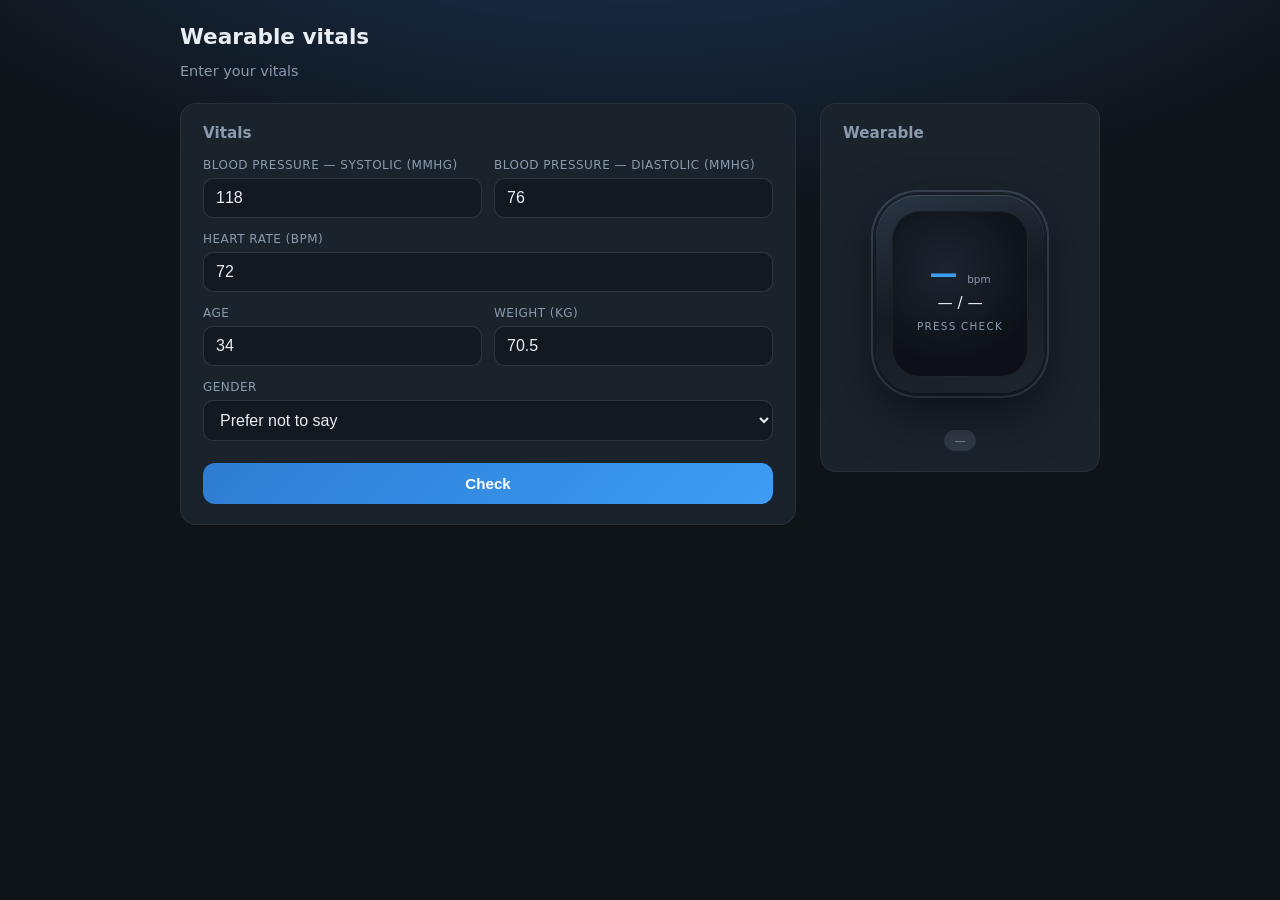
==== wearable/index.html @ c417fa3e "feat: Added user input screen for wearable assignment into folder wearables" ====
<!DOCTYPE html>
<html lang="en">
<head>
  <meta charset="UTF-8">
  <meta name="viewport" content="width=device-width, initial-scale=1.0">
  <title>Wearable vitals</title>
  <style>
    :root {
      --bg: #0f1419;
      --card: #1a222c;
      --text: #e8eef4;
      --muted: #8b9aad;
      --accent: #3d9cf5;
      --danger: #f55353;
      --warn: #f5a623;
      --ok: #3ecf8e;
    }
    * { box-sizing: border-box; }
    body {
      margin: 0;
      min-height: 100vh;
      font-family: system-ui, -apple-system, Segoe UI, Roboto, sans-serif;
      background: radial-gradient(ellipse 120% 80% at 50% -20%, #1e3a5f 0%, var(--bg) 55%);
      color: var(--text);
      padding: 24px 16px 48px;
    }
    .wrap { max-width: 920px; margin: 0 auto; }
    h1 { font-size: 1.35rem; font-weight: 600; margin: 0 0 8px; }
    .sub { color: var(--muted); font-size: 0.9rem; margin-bottom: 24px; }
    .grid {
      display: grid;
      grid-template-columns: 1fr 280px;
      gap: 24px;
      align-items: start;
    }
    @media (max-width: 720px) {
      .grid { grid-template-columns: 1fr; }
    }
    .card {
      background: var(--card);
      border-radius: 16px;
      padding: 20px 22px;
      border: 1px solid rgba(255,255,255,0.06);
    }
    .card h2 { font-size: 0.95rem; margin: 0 0 16px; color: var(--muted); font-weight: 600; }
    label { display: block; font-size: 0.75rem; color: var(--muted); margin-bottom: 6px; text-transform: uppercase; letter-spacing: 0.04em; }
    input, select {
      width: 100%;
      padding: 10px 12px;
      border-radius: 10px;
      border: 1px solid rgba(255,255,255,0.12);
      background: rgba(0,0,0,0.25);
      color: var(--text);
      font-size: 1rem;
      margin-bottom: 14px;
    }
    input:focus, select:focus { outline: 2px solid var(--accent); outline-offset: 2px; }
    .row2 { display: grid; grid-template-columns: 1fr 1fr; gap: 12px; }
    .btn {
      display: inline-flex;
      align-items: center;
      justify-content: center;
      gap: 8px;
      padding: 12px 20px;
      border-radius: 12px;
      border: none;
      font-weight: 600;
      font-size: 0.95rem;
      cursor: pointer;
      width: 100%;
      margin-top: 8px;
    }
    .btn-primary { background: linear-gradient(135deg, #2d7dd2, var(--accent)); color: #fff; }
    .btn-primary:disabled { opacity: 0.5; cursor: not-allowed; }
    .alert {
      display: none;
      margin-top: 16px;
      padding: 14px 16px;
      border-radius: 12px;
      font-size: 0.9rem;
      line-height: 1.45;
      border: 1px solid rgba(245,83,83,0.45);
      background: rgba(245,83,83,0.12);
      color: #ffb4b4;
    }
    .alert.show { display: block; }
    .alert.warn {
      border-color: rgba(245,166,35,0.5);
      background: rgba(245,166,35,0.12);
      color: #ffe4a8;
    }
    .alert.ok {
      border-color: rgba(62,207,142,0.45);
      background: rgba(62,207,142,0.1);
      color: #b8f5d4;
    }
    .alert.hint {
      display: block;
      border-color: rgba(255,255,255,0.12);
      background: rgba(0,0,0,0.2);
      color: var(--muted);
    }

    .watch-col { display: flex; flex-direction: column; align-items: center; gap: 16px; }
    .watch-wrap {
      position: relative;
      width: 200px;
      height: 240px;
      display: flex;
      align-items: center;
      justify-content: center;
    }
    .watch {
      width: 168px;
      height: 198px;
      border-radius: 42px;
      background: linear-gradient(160deg, #2a3544 0%, #151b24 50%, #1e2630 100%);
      box-shadow:
        inset 0 1px 0 rgba(255,255,255,0.12),
        0 20px 50px rgba(0,0,0,0.5),
        0 0 0 3px #1a222c,
        0 0 0 5px #3a4555;
      display: flex;
      flex-direction: column;
      align-items: center;
      justify-content: center;
      padding: 16px;
      transition: transform 0.15s ease;
    }
    .watch.vibrate {
      animation: vibrate 0.12s ease-in-out infinite;
    }
    @keyframes vibrate {
      0%, 100% { transform: translate(0, 0) rotate(0deg); }
      20% { transform: translate(-2px, 1px) rotate(-0.8deg); }
      40% { transform: translate(2px, -1px) rotate(0.8deg); }
      60% { transform: translate(-1px, -2px) rotate(-0.5deg); }
      80% { transform: translate(1px, 2px) rotate(0.5deg); }
    }
    .watch-face {
      width: 100%;
      flex: 1;
      border-radius: 28px;
      background: radial-gradient(circle at 40% 35%, #1c2430 0%, #0d1117 70%);
      border: 1px solid rgba(255,255,255,0.06);
      display: flex;
      flex-direction: column;
      align-items: center;
      justify-content: center;
      gap: 4px;
      font-variant-numeric: tabular-nums;
    }
    .watch-bpm { font-size: 1.75rem; font-weight: 700; color: var(--accent); }
    .watch-bpm span { font-size: 0.65rem; font-weight: 500; color: var(--muted); }
    .watch-bp { font-size: 0.95rem; color: var(--text); }
    .watch-status {
      font-size: 0.65rem;
      text-transform: uppercase;
      letter-spacing: 0.12em;
      color: var(--muted);
      margin-top: 4px;
    }
    .watch-status.ok { color: var(--ok); }
    .watch-status.alert { color: var(--danger); }
    .strap {
      position: absolute;
      width: 52px;
      height: 100px;
      background: linear-gradient(90deg, #252d38, #1a222c);
      border-radius: 8px;
      left: 50%;
      transform: translateX(-50%);
      z-index: -1;
    }
    .strap.top { top: 0; height: 32px; border-radius: 8px 8px 0 0; }
    .strap.bottom { bottom: 0; height: 32px; border-radius: 0 0 8px 8px; }
    .legend {
      display: none;
      font-size: 0.8rem;
      color: #ffc9c9;
      text-align: center;
      max-width: 240px;
      line-height: 1.45;
      margin: 0;
      padding: 10px 12px;
      border-radius: 10px;
      background: rgba(245,83,83,0.15);
      border: 1px solid rgba(245,83,83,0.35);
    }
    .legend.show { display: block; }
    .status-pill {
      font-size: 0.7rem;
      padding: 4px 10px;
      border-radius: 999px;
      background: rgba(139,154,173,0.2);
      color: var(--muted);
    }
    .status-pill.ok { background: rgba(62,207,142,0.2); color: var(--ok); }
    .status-pill.bad { background: rgba(245,83,83,0.2); color: #ff8a8a; }
  </style>
</head>
<body>
  <div class="wrap">
    <h1>Wearable vitals</h1>
    <p class="sub">Enter your vitals</p>

    <div class="grid">
      <div class="card">
        <h2>Vitals</h2>
        <div class="row2">
          <div>
            <label for="bp_sys">Blood pressure — systolic (mmHg)</label>
            <input type="number" id="bp_sys" min="50" max="250" value="118" inputmode="numeric">
          </div>
          <div>
            <label for="bp_dia">Blood pressure — diastolic (mmHg)</label>
            <input type="number" id="bp_dia" min="30" max="150" value="76" inputmode="numeric">
          </div>
        </div>
        <label for="hr">Heart rate (bpm)</label>
        <input type="number" id="hr" min="30" max="220" value="72" inputmode="numeric">
        <div class="row2">
          <div>
            <label for="age">Age</label>
            <input type="number" id="age" min="1" max="120" value="34" inputmode="numeric">
          </div>
          <div>
            <label for="weight">Weight (kg)</label>
            <input type="number" id="weight" min="1" max="300" step="0.1" value="70.5" inputmode="decimal">
          </div>
        </div>
        <label for="gender">Gender</label>
        <select id="gender">
          <option value="female">Female</option>
          <option value="male">Male</option>
          <option value="nonbinary">Non-binary</option>
          <option value="unspecified" selected>Prefer not to say</option>
        </select>

        <button type="button" class="btn btn-primary" id="btn_check">Check</button>
        <div class="alert" id="msg_alert" role="status"></div>
      </div>

      <div class="card watch-col">
        <h2 style="align-self: stretch;">Wearable</h2>
        <div class="watch-wrap">
          <div class="strap top"></div>
          <div class="watch" id="watch" aria-live="polite">
            <div class="watch-face">
              <div class="watch-bpm" id="watch_hr">— <span>bpm</span></div>
              <div class="watch-bp" id="watch_bp">— / —</div>
              <div class="watch-status" id="watch_status">Press Check</div>
            </div>
          </div>
          <div class="strap bottom"></div>
        </div>
        <span class="status-pill" id="pill">—</span>
        <p class="legend" id="legend_alert" role="alert"></p>
      </div>
    </div>
  </div>

  <script>
    (function () {
      /** Fixed thresholds (Stage 2 hypertension–style cutoffs) */
      var BP_SYS_MAX = 140;
      var BP_DIA_MAX = 90;

      var el = function (id) { return document.getElementById(id); };
      var watch = el('watch');
      var msg = el('msg_alert');
      var legendAlert = el('legend_alert');
      var pill = el('pill');
      var watchHr = el('watch_hr');
      var watchBp = el('watch_bp');
      var watchStatus = el('watch_status');

      var vibrateTimer = null;
      var vibrateEndTimer = null;
      var VIBRATE_MS = 10000;

      function readVitals() {
        return {
          blood_pressure_systolic: Number(el('bp_sys').value) || 0,
          blood_pressure_diastolic: Number(el('bp_dia').value) || 0,
          heart_rate_bpm: Number(el('hr').value) || 0,
          age: Number(el('age').value) || 0,
          gender: el('gender').value,
          weight_kg: Number(el('weight').value) || 0,
        };
      }

      function stopVibrate() {
        if (vibrateTimer) {
          clearInterval(vibrateTimer);
          vibrateTimer = null;
        }
        if (vibrateEndTimer) {
          clearTimeout(vibrateEndTimer);
          vibrateEndTimer = null;
        }
        if (navigator.vibrate) navigator.vibrate(0);
      }

      function stopVibrateAndShake() {
        stopVibrate();
        watch.classList.remove('vibrate');
      }

      function evaluate() {
        var v = readVitals();
        var sysEmpty = el('bp_sys').value.trim() === '';
        var diaEmpty = el('bp_dia').value.trim() === '';
        if (sysEmpty || diaEmpty) {
          stopVibrateAndShake();
          watchStatus.classList.remove('ok', 'alert');
          watchStatus.textContent = 'Need BP values';
          pill.textContent = '—';
          pill.classList.remove('ok', 'bad');
          msg.classList.remove('ok');
          msg.classList.add('show', 'warn');
          msg.textContent = 'Enter both systolic and diastolic blood pressure to compare with standard thresholds.';
          legendAlert.classList.remove('show');
          legendAlert.textContent = '';
          var hrStr0 = el('hr').value.trim();
          watchHr.innerHTML = (hrStr0 === '' ? '—' : String(Number(hrStr0))) + ' <span>bpm</span>';
          watchBp.textContent = (sysEmpty ? '—' : String(v.blood_pressure_systolic)) + ' / ' + (diaEmpty ? '—' : String(v.blood_pressure_diastolic));
          return;
        }

        var issues = [];

        if (v.blood_pressure_systolic >= BP_SYS_MAX) {
          issues.push('Systolic BP is at or above the standard threshold (≥ ' + BP_SYS_MAX + ' mmHg).');
        }
        if (v.blood_pressure_diastolic >= BP_DIA_MAX) {
          issues.push('Diastolic BP is at or above the standard threshold (≥ ' + BP_DIA_MAX + ' mmHg).');
        }

        var hrStr = el('hr').value.trim();
        watchHr.innerHTML = (hrStr === '' ? '—' : String(Number(hrStr))) + ' <span>bpm</span>';
        watchBp.textContent =
          (el('bp_sys').value.trim() === '' ? '—' : String(v.blood_pressure_systolic)) +
          ' / ' +
          (el('bp_dia').value.trim() === '' ? '—' : String(v.blood_pressure_diastolic));

        var bad = issues.length > 0;
        watch.classList.toggle('vibrate', bad);

        watchStatus.classList.remove('ok', 'alert');
        if (bad) {
          watchStatus.textContent = 'BP elevated';
          watchStatus.classList.add('alert');
        } else {
          watchStatus.textContent = 'BP within range';
          watchStatus.classList.add('ok');
        }

        pill.textContent = bad ? 'Alert' : 'OK';
        pill.classList.toggle('ok', !bad);
        pill.classList.toggle('bad', bad);

        msg.classList.remove('show', 'warn', 'ok');
        if (bad) {
          stopVibrate();
          msg.classList.add('show');
          msg.textContent = issues.join(' ');
          legendAlert.textContent =
            'Your BP looks high. Sit, breathe, and recheck in a few minutes. Get help if it stays up or you feel unwell.';
          legendAlert.classList.add('show');
          if (navigator.vibrate) {
            navigator.vibrate([80, 40, 80, 40, 120]);
            vibrateTimer = setInterval(function () {
              navigator.vibrate(60);
            }, 800);
          }
          vibrateEndTimer = setTimeout(function () {
            vibrateEndTimer = null;
            stopVibrateAndShake();
          }, VIBRATE_MS);
        } else {
          msg.classList.add('show', 'ok');
          msg.textContent = 'Blood pressure is below the Stage 2 thresholds (< ' + BP_SYS_MAX + '/' + BP_DIA_MAX + ' mmHg). Not medical advice.';
          legendAlert.classList.remove('show');
          legendAlert.textContent = '';
          stopVibrateAndShake();
        }
      }

      el('btn_check').addEventListener('click', function () {
        evaluate();
      });

      /*
      // POST to API (disabled for now). Re-enable when your endpoint and CORS are ready.
      el('btn_send').addEventListener('click', async function () {
        var url = (el('api_url').value || '').trim();
        if (!url) {
          msg.classList.remove('ok', 'warn');
          msg.classList.add('show');
          msg.textContent = 'Enter your API URL above to send vitals as JSON.';
          return;
        }
        var body = readVitals();
        el('btn_send').disabled = true;
        try {
          var res = await fetch(url, {
            method: 'POST',
            headers: { 'Content-Type': 'application/json' },
            body: JSON.stringify(body),
          });
          var text = await res.text();
          msg.classList.remove('ok', 'warn');
          msg.classList.add('show', res.ok ? 'ok' : 'warn');
          msg.textContent = res.status + ' — ' + (text || res.statusText);
        } catch (e) {
          msg.classList.remove('ok');
          msg.classList.add('show', 'warn');
          msg.textContent = 'Request failed: ' + (e && e.message ? e.message : String(e)) + ' (CORS or network.)';
        }
        el('btn_send').disabled = false;
      });
      */
    })();
  </script>
</body>
</html>
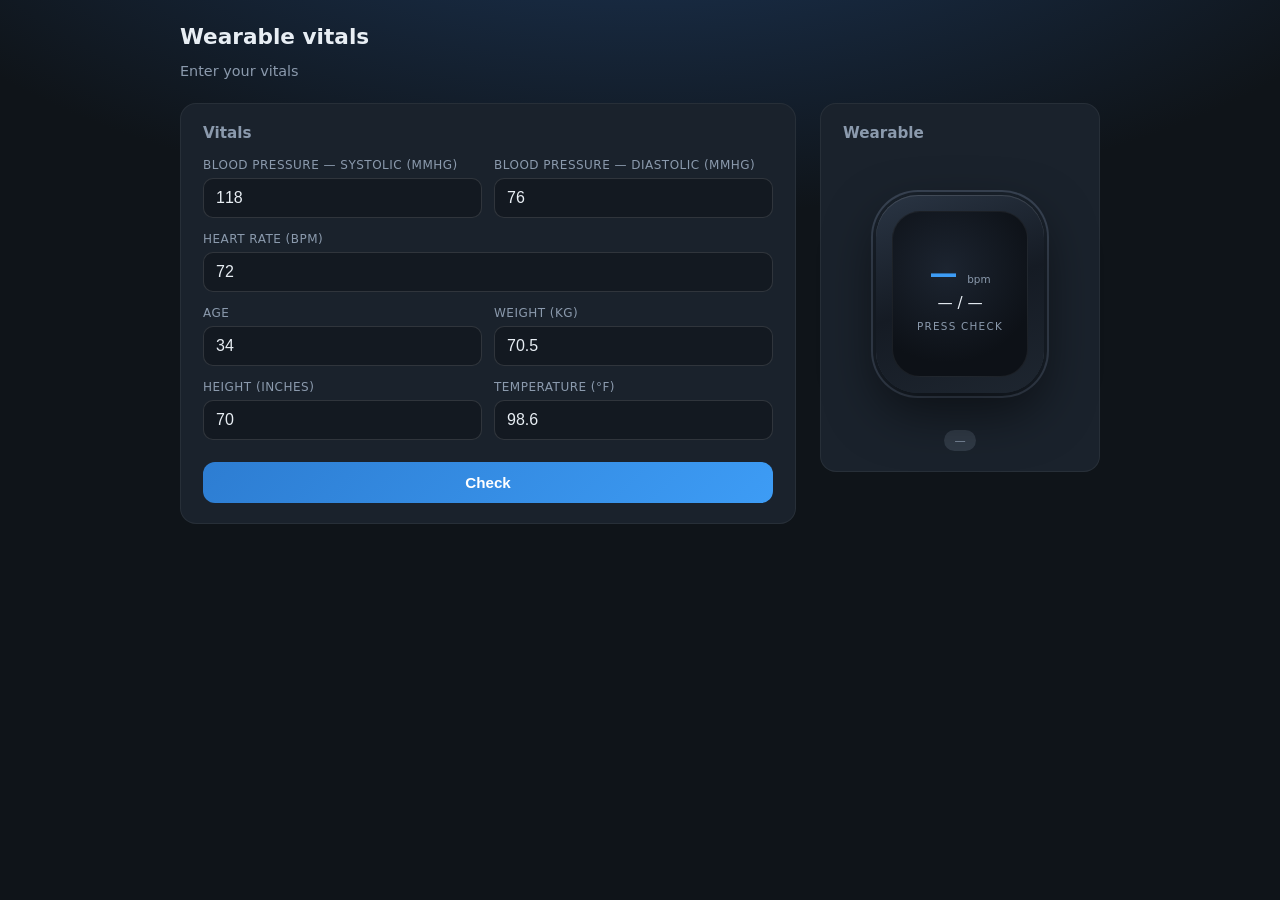
==== commit 2b7a4f6b: "Update wearable frontend to integrate with Lambda API Added height and temperature inputs  Removed g" ====
--- a/wearable/index.html
+++ b/wearable/index.html
@@ -229,13 +229,16 @@
             <input type="number" id="weight" min="1" max="300" step="0.1" value="70.5" inputmode="decimal">
           </div>
         </div>
-        <label for="gender">Gender</label>
-        <select id="gender">
-          <option value="female">Female</option>
-          <option value="male">Male</option>
-          <option value="nonbinary">Non-binary</option>
-          <option value="unspecified" selected>Prefer not to say</option>
-        </select>
+        <div class="row2">
+  	  <div>
+    	    <label for="height">Height (inches)</label>
+    	    <input type="number" id="height" min="1" max="108" value="70" inputmode="numeric">
+  	  </div>
+  	  <div>
+    	   <label for="temperature">Temperature (°F)</label>
+    	   <input type="number" id="temperature" min="90" max="110" step="0.1" value="98.6" inputmode="decimal">
+  	  </div>
+	</div>
 
         <button type="button" class="btn btn-primary" id="btn_check">Check</button>
         <div class="alert" id="msg_alert" role="status"></div>
@@ -285,8 +288,9 @@
           blood_pressure_diastolic: Number(el('bp_dia').value) || 0,
           heart_rate_bpm: Number(el('hr').value) || 0,
           age: Number(el('age').value) || 0,
-          gender: el('gender').value,
           weight_kg: Number(el('weight').value) || 0,
+	  height: Number(el('height').value) || 0,
+	  temperature: Number(el('temperature').value) || 0,
         };
       }
 
@@ -387,24 +391,25 @@
         }
       }
 
-      el('btn_check').addEventListener('click', function () {
+      el('btn_check').addEventListener('click', async function () {
         evaluate();
-      });
-
-      /*
-      // POST to API (disabled for now). Re-enable when your endpoint and CORS are ready.
-      el('btn_send').addEventListener('click', async function () {
-        var url = (el('api_url').value || '').trim();
-        if (!url) {
-          msg.classList.remove('ok', 'warn');
-          msg.classList.add('show');
-          msg.textContent = 'Enter your API URL above to send vitals as JSON.';
-          return;
-        }
-        var body = readVitals();
-        el('btn_send').disabled = true;
+
+        var rawData = readVitals();
+
+	var body = {
+    	          age: rawData.age,
+    	    height: rawData.height,
+    	    weight: Math.round(rawData.weight_kg * 2.20462),
+    	    heart_rate: rawData.heart_rate_bpm,
+    	    systolic: rawData.blood_pressure_systolic,
+   	    diastolic: rawData.blood_pressure_diastolic,
+    	    temperature: rawData.temperature
+  	};
+
         try {
-          var res = await fetch(url, {
+
+	  var url = "https://x0lnwxh9ll.execute-api.us-east-2.amazonaws.com/wearables";
+          var res = await fetch(url,  {
             method: 'POST',
             headers: { 'Content-Type': 'application/json' },
             body: JSON.stringify(body),
@@ -418,9 +423,7 @@
           msg.classList.add('show', 'warn');
           msg.textContent = 'Request failed: ' + (e && e.message ? e.message : String(e)) + ' (CORS or network.)';
         }
-        el('btn_send').disabled = false;
       });
-      */
     })();
   </script>
 </body>
